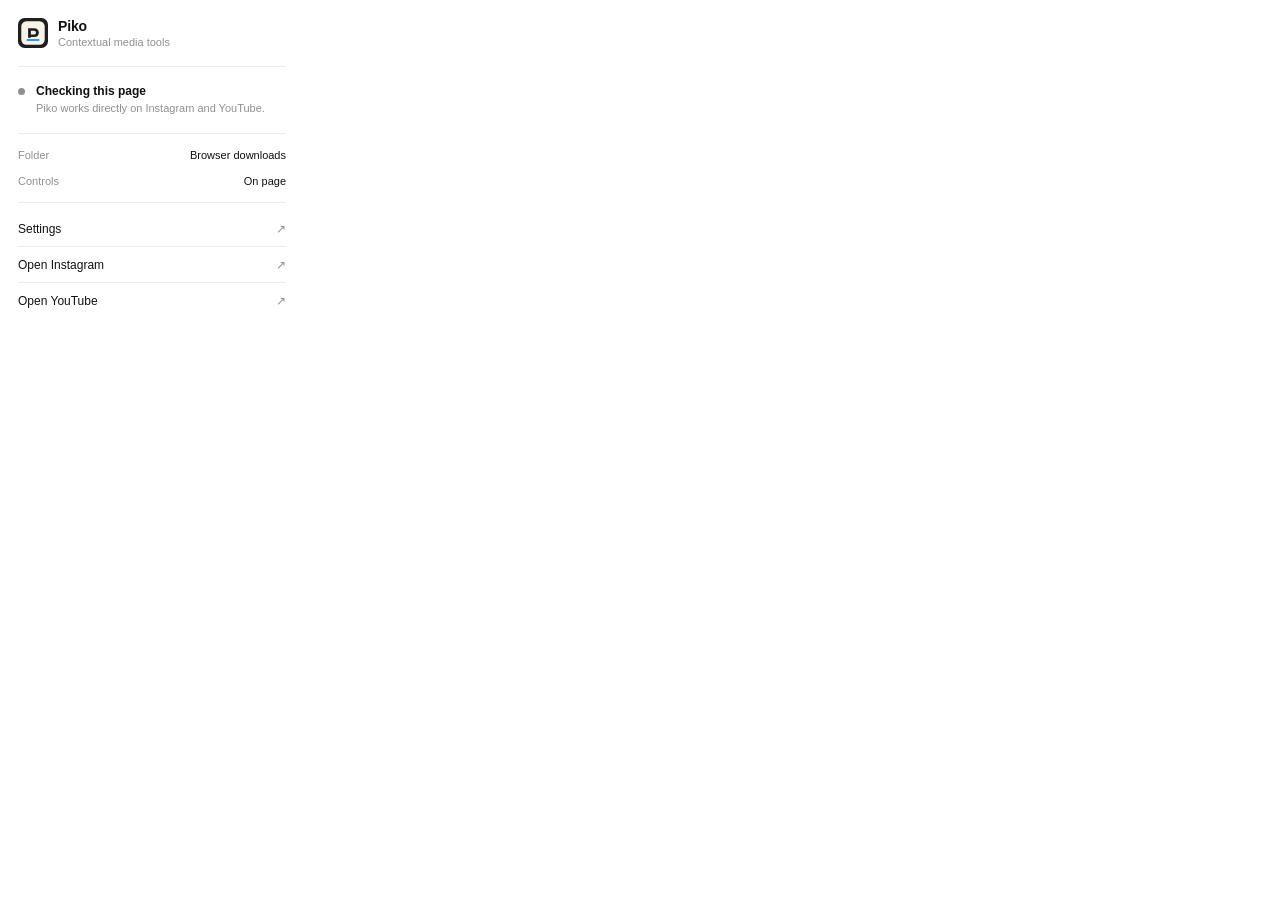
==== popup.html @ 65412039 "Redesign Piko on-page experience" ====
<!doctype html>
<html lang="en">
  <head>
    <meta charset="utf-8">
    <meta name="viewport" content="width=device-width, initial-scale=1">
    <title>Piko</title>
    <link rel="stylesheet" href="styles/popup.css">
  </head>
  <body>
    <main class="popup">
      <header class="popup__header">
        <img src="icons/piko-browser-logo.svg" alt="">
        <div>
          <h1>Piko</h1>
          <p>Contextual media tools</p>
        </div>
      </header>

      <section class="page-status" aria-live="polite">
        <span class="page-status__dot" data-role="status-dot"></span>
        <div>
          <strong data-role="page-title">Checking this page</strong>
          <span data-role="page-detail">Piko works directly on Instagram and YouTube.</span>
        </div>
      </section>

      <dl class="details">
        <div>
          <dt>Folder</dt>
          <dd data-role="folder">Browser downloads</dd>
        </div>
        <div>
          <dt>Controls</dt>
          <dd>On page</dd>
        </div>
      </dl>

      <nav class="popup__actions" aria-label="Piko shortcuts">
        <button type="button" data-action="settings">
          <span>Settings</span>
          <span aria-hidden="true">↗</span>
        </button>
        <button type="button" data-action="instagram">
          <span>Open Instagram</span>
          <span aria-hidden="true">↗</span>
        </button>
        <button type="button" data-action="youtube">
          <span>Open YouTube</span>
          <span aria-hidden="true">↗</span>
        </button>
      </nav>
    </main>

    <script src="src/shared/messages.js"></script>
    <script src="src/shared/settingsStore.js"></script>
    <script src="src/popup/popup.js"></script>
  </body>
</html>
---- styles/popup.css ----
:root {
  color-scheme: light dark;
  --page: #fff;
  --surface: #f8f8f8;
  --text: #111;
  --muted: rgba(0, 0, 0, 0.44);
  --border: #ededed;
  --success: #287a3f;
  --font: Inter, -apple-system, BlinkMacSystemFont, "Segoe UI", sans-serif;
}

@media (prefers-color-scheme: dark) {
  :root {
    --page: #0d0d0d;
    --surface: #171717;
    --text: #eee;
    --muted: rgba(255, 255, 255, 0.46);
    --border: #252525;
    --success: #63b47a;
  }
}

* {
  box-sizing: border-box;
}

body {
  width: 304px;
  margin: 0;
  background: var(--page);
  color: var(--text);
  font-family: var(--font);
  font-size: 13px;
  text-rendering: optimizeLegibility;
  -webkit-font-smoothing: antialiased;
}

button {
  font: inherit;
}

.popup {
  padding: 18px;
}

.popup__header {
  display: flex;
  align-items: center;
  gap: 10px;
  padding-bottom: 18px;
  border-bottom: 1px solid var(--border);
}

.popup__header img {
  width: 30px;
  height: 30px;
}

.popup__header h1,
.popup__header p {
  margin: 0;
}

.popup__header h1 {
  font-size: 14px;
  font-weight: 600;
  letter-spacing: -0.01em;
}

.popup__header p {
  margin-top: 2px;
  color: var(--muted);
  font-size: 11px;
}

.page-status {
  display: grid;
  grid-template-columns: 8px minmax(0, 1fr);
  gap: 10px;
  padding: 17px 0;
  border-bottom: 1px solid var(--border);
}

.page-status__dot {
  width: 7px;
  height: 7px;
  margin-top: 4px;
  border-radius: 999px;
  background: var(--muted);
}

.page-status__dot.is-ready {
  background: var(--success);
}

.page-status strong,
.page-status span {
  display: block;
}

.page-status strong {
  font-size: 12px;
  font-weight: 560;
}

.page-status div span {
  margin-top: 3px;
  color: var(--muted);
  font-size: 11px;
  line-height: 1.4;
}

.details {
  margin: 0;
  padding: 8px 0;
  border-bottom: 1px solid var(--border);
}

.details div {
  display: flex;
  justify-content: space-between;
  gap: 16px;
  padding: 7px 0;
}

.details dt,
.details dd {
  margin: 0;
  font-size: 11px;
}

.details dt {
  color: var(--muted);
}

.details dd {
  max-width: 160px;
  overflow: hidden;
  color: var(--text);
  text-align: right;
  text-overflow: ellipsis;
  white-space: nowrap;
}

.popup__actions {
  display: grid;
  padding-top: 8px;
}

.popup__actions button {
  display: flex;
  align-items: center;
  justify-content: space-between;
  width: 100%;
  min-height: 36px;
  padding: 0;
  border: 0;
  border-bottom: 1px solid var(--border);
  background: transparent;
  color: var(--text);
  cursor: pointer;
  font-size: 12px;
  text-align: left;
}

.popup__actions button:last-child {
  border-bottom: 0;
}

.popup__actions button span:last-child {
  color: var(--muted);
  transition: transform 180ms cubic-bezier(0.23, 1, 0.32, 1);
}

.popup__actions button:hover span:last-child,
.popup__actions button:focus-visible span:last-child {
  transform: translate(2px, -2px);
}

.popup__actions button:focus-visible {
  outline: 1px solid var(--text);
  outline-offset: 3px;
}

@media (prefers-reduced-motion: reduce) {
  .popup__actions button span:last-child {
    transition-duration: 1ms;
  }
}
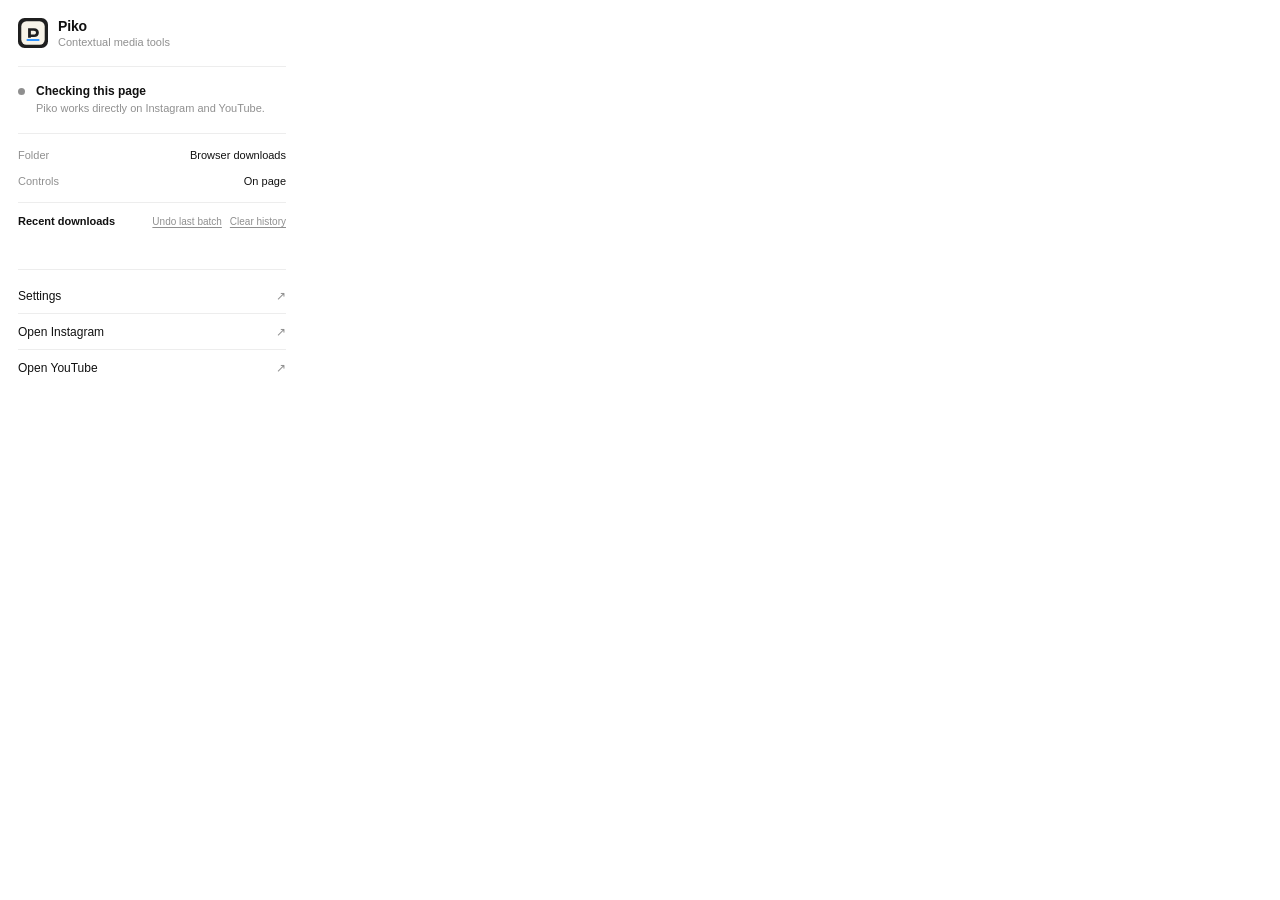
==== commit b8f2a357: "Add reliability toasts, Shorts, presets, history/undo, shortcuts, and smoke scripts Ship the practic" ====
--- a/popup.html
+++ b/popup.html
@@ -35,6 +35,18 @@
         </div>
       </dl>
 
+      <section class="history" aria-label="Recent downloads">
+        <div class="history__header">
+          <strong>Recent downloads</strong>
+          <div class="history__actions">
+            <button type="button" data-action="undo">Undo last batch</button>
+            <button type="button" data-action="clear-history">Clear history</button>
+          </div>
+        </div>
+        <ul class="history__list" data-role="history-list"></ul>
+        <p class="history__status" data-role="history-status" aria-live="polite"></p>
+      </section>
+
       <nav class="popup__actions" aria-label="Piko shortcuts">
         <button type="button" data-action="settings">
           <span>Settings</span>
@@ -53,6 +65,8 @@
 
     <script src="src/shared/messages.js"></script>
     <script src="src/shared/settingsStore.js"></script>
+    <script src="src/shared/downloadHistory.js"></script>
+    <script src="src/downloads/downloader.js"></script>
     <script src="src/popup/popup.js"></script>
   </body>
 </html>
--- a/styles/popup.css
+++ b/styles/popup.css
@@ -142,6 +142,92 @@
   white-space: nowrap;
 }
 
+.history {
+  padding: 12px 0 10px;
+  border-bottom: 1px solid var(--border);
+}
+
+.history__header {
+  display: flex;
+  align-items: baseline;
+  justify-content: space-between;
+  gap: 10px;
+}
+
+.history__header strong {
+  font-size: 11px;
+  font-weight: 560;
+}
+
+.history__actions {
+  display: flex;
+  flex-wrap: wrap;
+  justify-content: flex-end;
+  gap: 8px;
+}
+
+.history__actions button {
+  padding: 0;
+  border: 0;
+  background: transparent;
+  color: var(--muted);
+  cursor: pointer;
+  font-size: 10px;
+  text-decoration: underline;
+  text-underline-offset: 2px;
+}
+
+.history__actions button:hover,
+.history__actions button:focus-visible {
+  color: var(--text);
+}
+
+.history__actions button:disabled {
+  cursor: default;
+  opacity: 0.5;
+}
+
+.history__list {
+  display: grid;
+  gap: 6px;
+  margin: 10px 0 0;
+  padding: 0;
+  list-style: none;
+}
+
+.history__list li {
+  display: flex;
+  align-items: baseline;
+  justify-content: space-between;
+  gap: 10px;
+  min-width: 0;
+}
+
+.history__name {
+  min-width: 0;
+  overflow: hidden;
+  color: var(--text);
+  font-size: 11px;
+  text-overflow: ellipsis;
+  white-space: nowrap;
+}
+
+.history__time,
+.history__empty,
+.history__status {
+  color: var(--muted);
+  font-size: 10px;
+}
+
+.history__empty {
+  list-style: none;
+}
+
+.history__status {
+  min-height: 14px;
+  margin: 8px 0 0;
+}
+
 .popup__actions {
   display: grid;
   padding-top: 8px;
